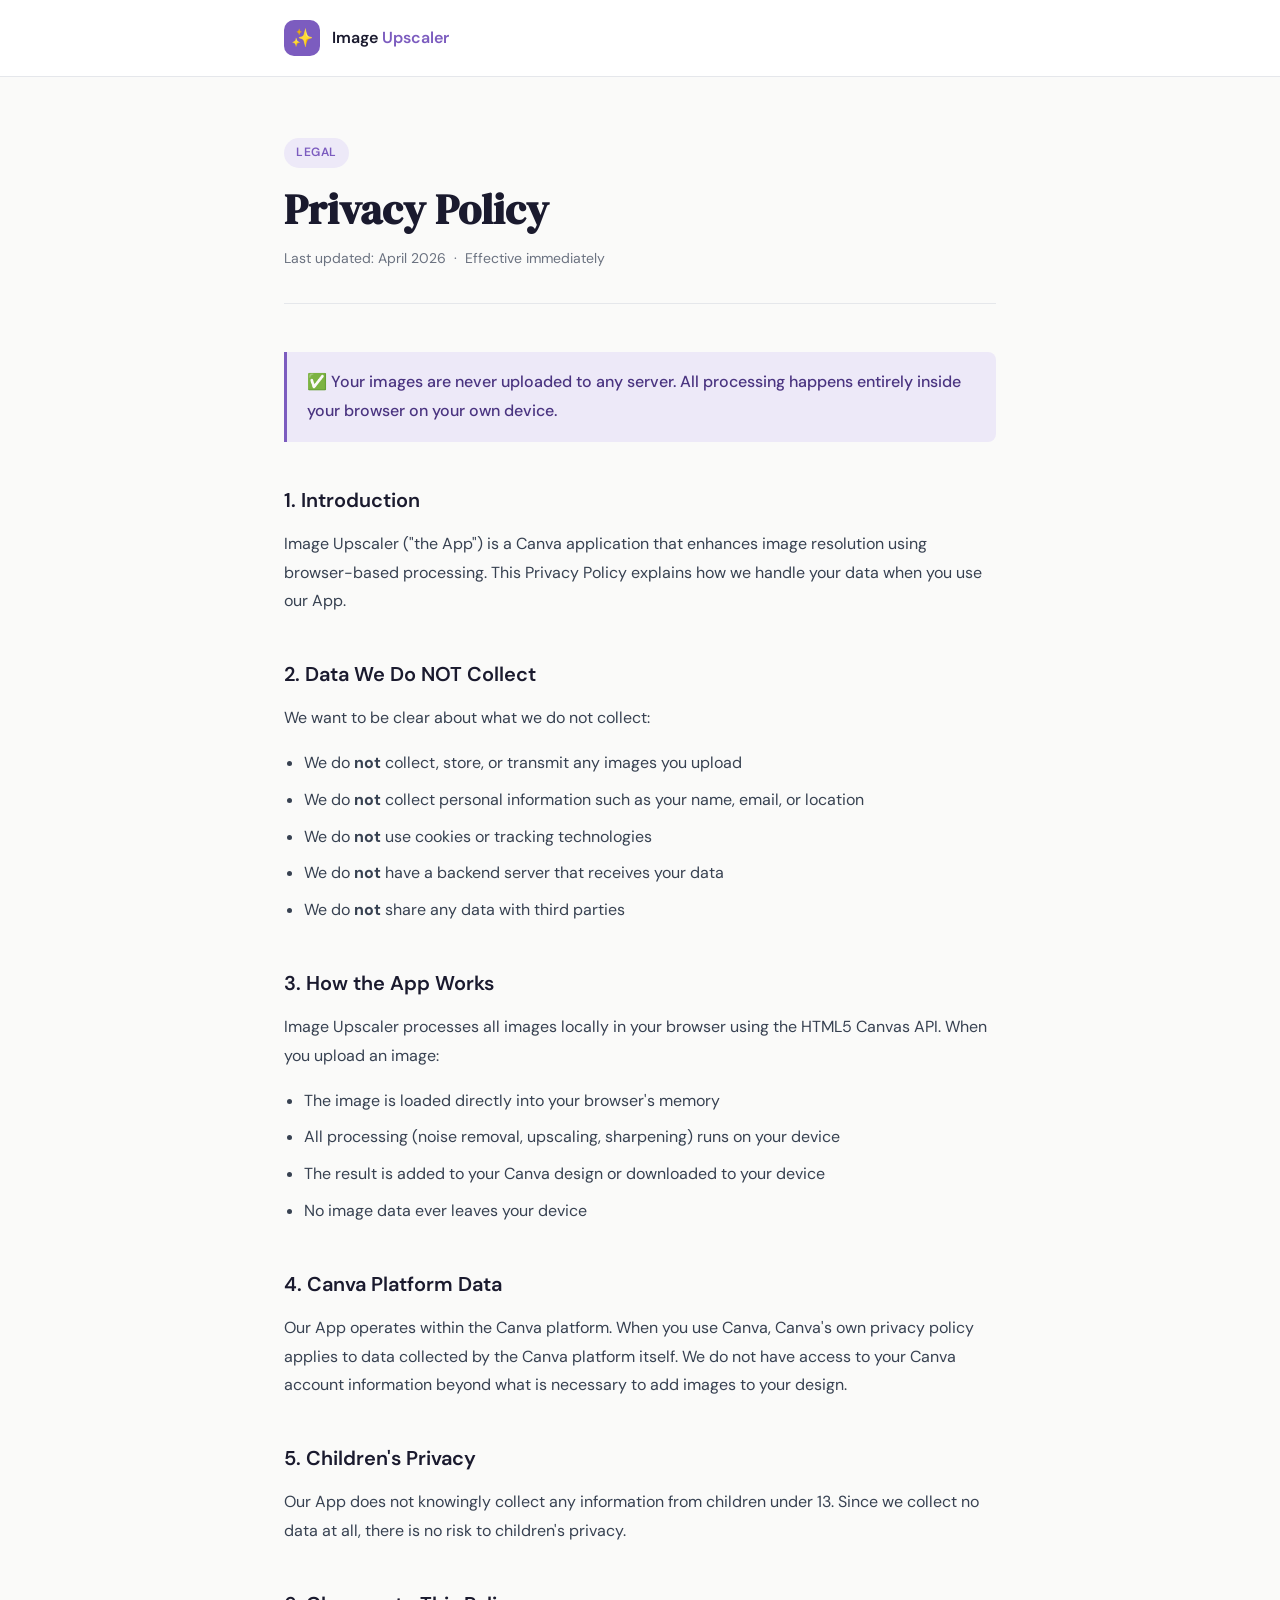
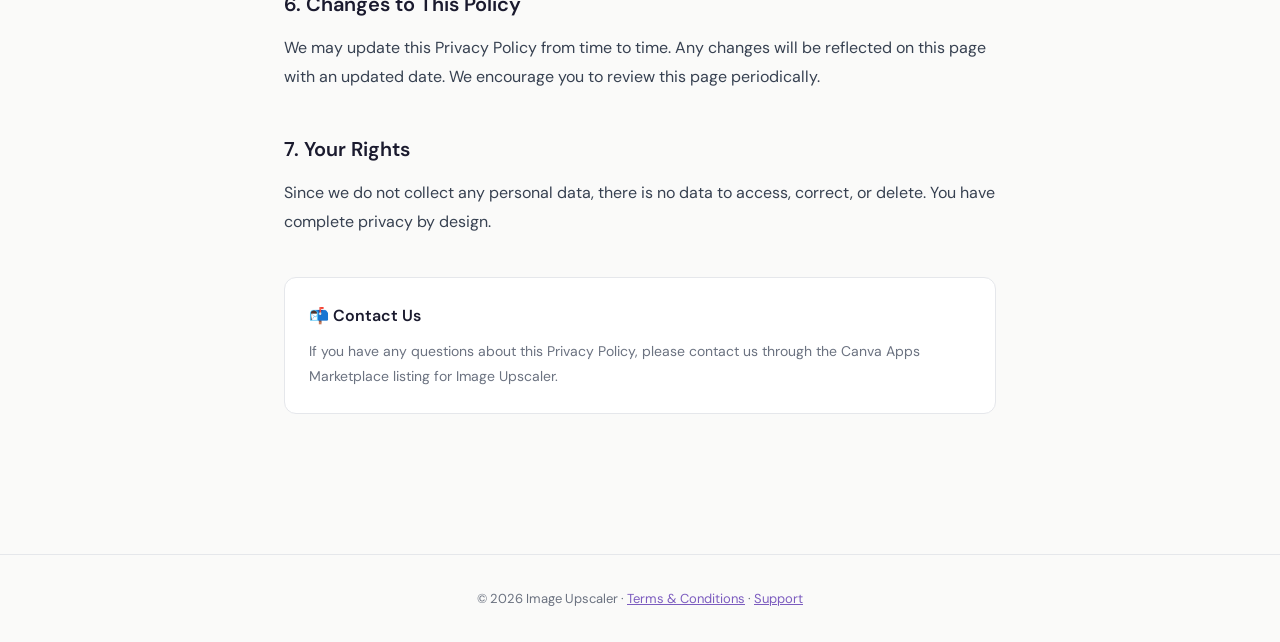
==== privacy-policy.html @ 858a2218 "Add files via upload" ====
<!DOCTYPE html>
<html lang="en">
<head>
<meta charset="UTF-8">
<meta name="viewport" content="width=device-width, initial-scale=1.0">
<title>Privacy Policy — Image Upscaler</title>
<link href="https://fonts.googleapis.com/css2?family=DM+Sans:wght@300;400;500;600&family=DM+Serif+Display&display=swap" rel="stylesheet">
<style>
  *, *::before, *::after { box-sizing: border-box; margin: 0; padding: 0; }
  :root {
    --purple: #7c5cbf;
    --purple-light: #ede9f8;
    --purple-dark: #4a3480;
    --text: #1a1a2e;
    --muted: #6b7280;
    --border: #e5e7eb;
    --bg: #fafaf9;
  }
  body {
    font-family: 'DM Sans', sans-serif;
    background: var(--bg);
    color: var(--text);
    line-height: 1.8;
    font-size: 16px;
  }
  header {
    background: white;
    border-bottom: 1px solid var(--border);
    padding: 20px 0;
    position: sticky;
    top: 0;
    z-index: 10;
  }
  .header-inner {
    max-width: 760px;
    margin: 0 auto;
    padding: 0 24px;
    display: flex;
    align-items: center;
    gap: 12px;
  }
  .logo {
    width: 36px; height: 36px;
    background: var(--purple);
    border-radius: 10px;
    display: flex; align-items: center; justify-content: center;
    font-size: 18px;
  }
  .brand { font-weight: 600; font-size: 16px; color: var(--text); }
  .brand span { color: var(--purple); }
  main {
    max-width: 760px;
    margin: 60px auto;
    padding: 0 24px 80px;
  }
  .page-badge {
    display: inline-block;
    background: var(--purple-light);
    color: var(--purple);
    font-size: 12px;
    font-weight: 600;
    padding: 4px 12px;
    border-radius: 20px;
    letter-spacing: 0.05em;
    text-transform: uppercase;
    margin-bottom: 16px;
  }
  h1 {
    font-family: 'DM Serif Display', serif;
    font-size: 42px;
    line-height: 1.2;
    color: var(--text);
    margin-bottom: 12px;
  }
  .meta {
    color: var(--muted);
    font-size: 14px;
    margin-bottom: 48px;
    padding-bottom: 32px;
    border-bottom: 1px solid var(--border);
  }
  h2 {
    font-size: 20px;
    font-weight: 600;
    color: var(--text);
    margin: 40px 0 12px;
  }
  p { margin-bottom: 16px; color: #374151; }
  ul { padding-left: 20px; margin-bottom: 16px; }
  li { margin-bottom: 8px; color: #374151; }
  .highlight {
    background: var(--purple-light);
    border-left: 3px solid var(--purple);
    padding: 16px 20px;
    border-radius: 0 8px 8px 0;
    margin: 24px 0;
    font-weight: 500;
    color: var(--purple-dark);
  }
  .contact-box {
    background: white;
    border: 1px solid var(--border);
    border-radius: 12px;
    padding: 24px;
    margin-top: 40px;
  }
  .contact-box h3 { font-size: 16px; font-weight: 600; margin-bottom: 8px; }
  footer {
    text-align: center;
    color: var(--muted);
    font-size: 13px;
    padding: 32px 24px;
    border-top: 1px solid var(--border);
    margin-top: 40px;
  }
</style>
</head>
<body>
<header>
  <div class="header-inner">
    <div class="logo">✨</div>
    <div class="brand">Image <span>Upscaler</span></div>
  </div>
</header>

<main>
  <div class="page-badge">Legal</div>
  <h1>Privacy Policy</h1>
  <p class="meta">Last updated: April 2026 &nbsp;·&nbsp; Effective immediately</p>

  <div class="highlight">
    ✅ Your images are never uploaded to any server. All processing happens entirely inside your browser on your own device.
  </div>

  <h2>1. Introduction</h2>
  <p>Image Upscaler ("the App") is a Canva application that enhances image resolution using browser-based processing. This Privacy Policy explains how we handle your data when you use our App.</p>

  <h2>2. Data We Do NOT Collect</h2>
  <p>We want to be clear about what we do not collect:</p>
  <ul>
    <li>We do <strong>not</strong> collect, store, or transmit any images you upload</li>
    <li>We do <strong>not</strong> collect personal information such as your name, email, or location</li>
    <li>We do <strong>not</strong> use cookies or tracking technologies</li>
    <li>We do <strong>not</strong> have a backend server that receives your data</li>
    <li>We do <strong>not</strong> share any data with third parties</li>
  </ul>

  <h2>3. How the App Works</h2>
  <p>Image Upscaler processes all images locally in your browser using the HTML5 Canvas API. When you upload an image:</p>
  <ul>
    <li>The image is loaded directly into your browser's memory</li>
    <li>All processing (noise removal, upscaling, sharpening) runs on your device</li>
    <li>The result is added to your Canva design or downloaded to your device</li>
    <li>No image data ever leaves your device</li>
  </ul>

  <h2>4. Canva Platform Data</h2>
  <p>Our App operates within the Canva platform. When you use Canva, Canva's own privacy policy applies to data collected by the Canva platform itself. We do not have access to your Canva account information beyond what is necessary to add images to your design.</p>

  <h2>5. Children's Privacy</h2>
  <p>Our App does not knowingly collect any information from children under 13. Since we collect no data at all, there is no risk to children's privacy.</p>

  <h2>6. Changes to This Policy</h2>
  <p>We may update this Privacy Policy from time to time. Any changes will be reflected on this page with an updated date. We encourage you to review this page periodically.</p>

  <h2>7. Your Rights</h2>
  <p>Since we do not collect any personal data, there is no data to access, correct, or delete. You have complete privacy by design.</p>

  <div class="contact-box">
    <h3>📬 Contact Us</h3>
    <p style="margin:0; color: #6b7280; font-size: 14px;">If you have any questions about this Privacy Policy, please contact us through the Canva Apps Marketplace listing for Image Upscaler.</p>
  </div>
</main>

<footer>
  © 2026 Image Upscaler · <a href="terms.html" style="color: #7c5cbf;">Terms & Conditions</a> · <a href="support.html" style="color: #7c5cbf;">Support</a>
</footer>
</body>
</html>
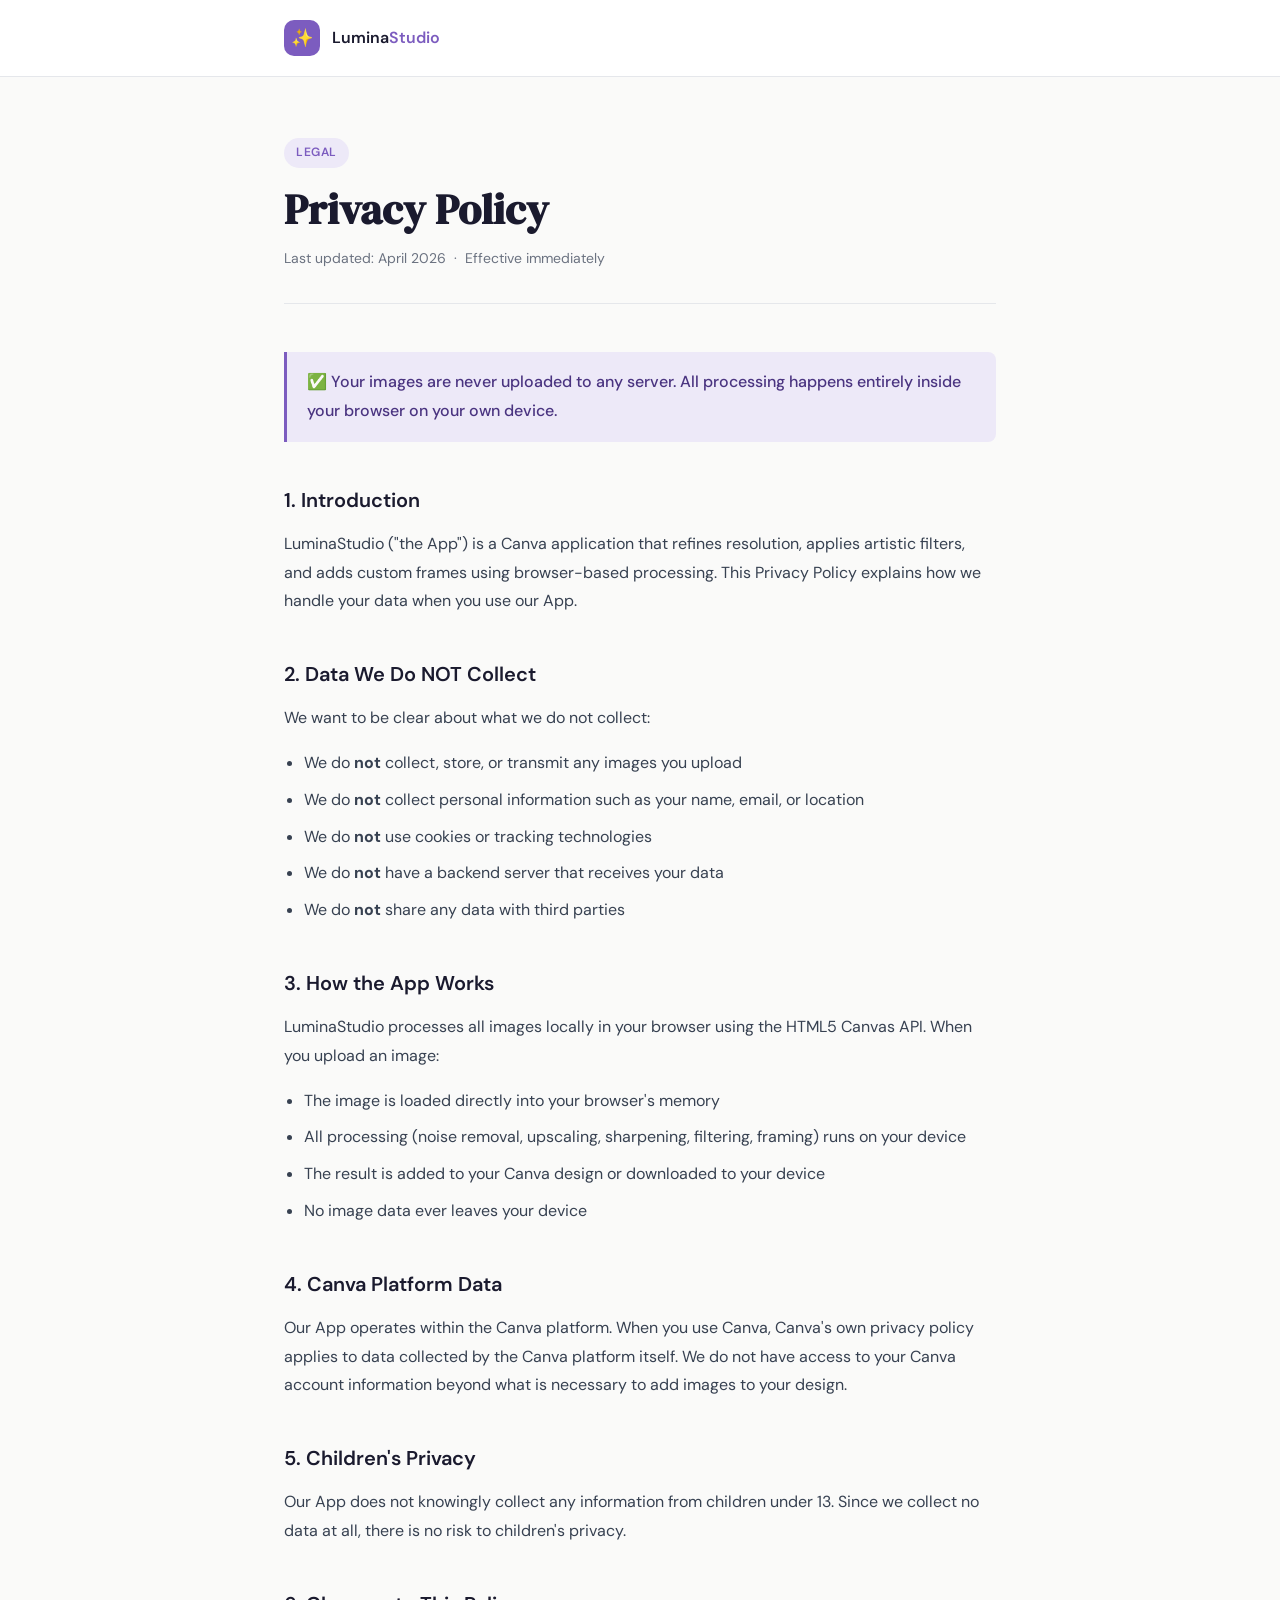
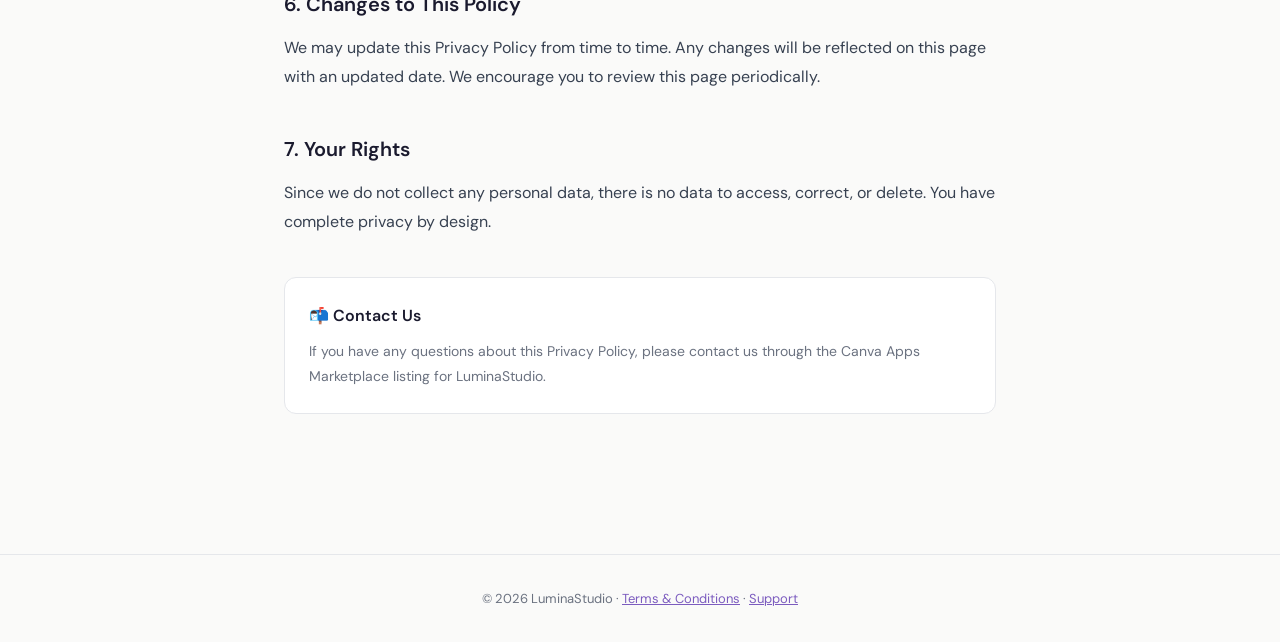
==== commit 435fb115: "Update privacy-policy.html" ====
--- a/privacy-policy.html
+++ b/privacy-policy.html
@@ -3,7 +3,7 @@
 <head>
 <meta charset="UTF-8">
 <meta name="viewport" content="width=device-width, initial-scale=1.0">
-<title>Privacy Policy — Image Upscaler</title>
+<title>Privacy Policy — LuminaStudio</title>
 <link href="https://fonts.googleapis.com/css2?family=DM+Sans:wght@300;400;500;600&family=DM+Serif+Display&display=swap" rel="stylesheet">
 <style>
   *, *::before, *::after { box-sizing: border-box; margin: 0; padding: 0; }
@@ -119,7 +119,7 @@
 <header>
   <div class="header-inner">
     <div class="logo">✨</div>
-    <div class="brand">Image <span>Upscaler</span></div>
+    <div class="brand">Lumina<span>Studio</span></div>
   </div>
 </header>
 
@@ -133,7 +133,7 @@
   </div>
 
   <h2>1. Introduction</h2>
-  <p>Image Upscaler ("the App") is a Canva application that enhances image resolution using browser-based processing. This Privacy Policy explains how we handle your data when you use our App.</p>
+  <p>LuminaStudio ("the App") is a Canva application that refines resolution, applies artistic filters, and adds custom frames using browser-based processing. This Privacy Policy explains how we handle your data when you use our App.</p>
 
   <h2>2. Data We Do NOT Collect</h2>
   <p>We want to be clear about what we do not collect:</p>
@@ -146,10 +146,10 @@
   </ul>
 
   <h2>3. How the App Works</h2>
-  <p>Image Upscaler processes all images locally in your browser using the HTML5 Canvas API. When you upload an image:</p>
+  <p>LuminaStudio processes all images locally in your browser using the HTML5 Canvas API. When you upload an image:</p>
   <ul>
     <li>The image is loaded directly into your browser's memory</li>
-    <li>All processing (noise removal, upscaling, sharpening) runs on your device</li>
+    <li>All processing (noise removal, upscaling, sharpening, filtering, framing) runs on your device</li>
     <li>The result is added to your Canva design or downloaded to your device</li>
     <li>No image data ever leaves your device</li>
   </ul>
@@ -168,12 +168,12 @@
 
   <div class="contact-box">
     <h3>📬 Contact Us</h3>
-    <p style="margin:0; color: #6b7280; font-size: 14px;">If you have any questions about this Privacy Policy, please contact us through the Canva Apps Marketplace listing for Image Upscaler.</p>
+    <p style="margin:0; color: #6b7280; font-size: 14px;">If you have any questions about this Privacy Policy, please contact us through the Canva Apps Marketplace listing for LuminaStudio.</p>
   </div>
 </main>
 
 <footer>
-  © 2026 Image Upscaler · <a href="terms.html" style="color: #7c5cbf;">Terms & Conditions</a> · <a href="support.html" style="color: #7c5cbf;">Support</a>
+  © 2026 LuminaStudio · <a href="terms.html" style="color: #7c5cbf;">Terms & Conditions</a> · <a href="support.html" style="color: #7c5cbf;">Support</a>
 </footer>
 </body>
 </html>
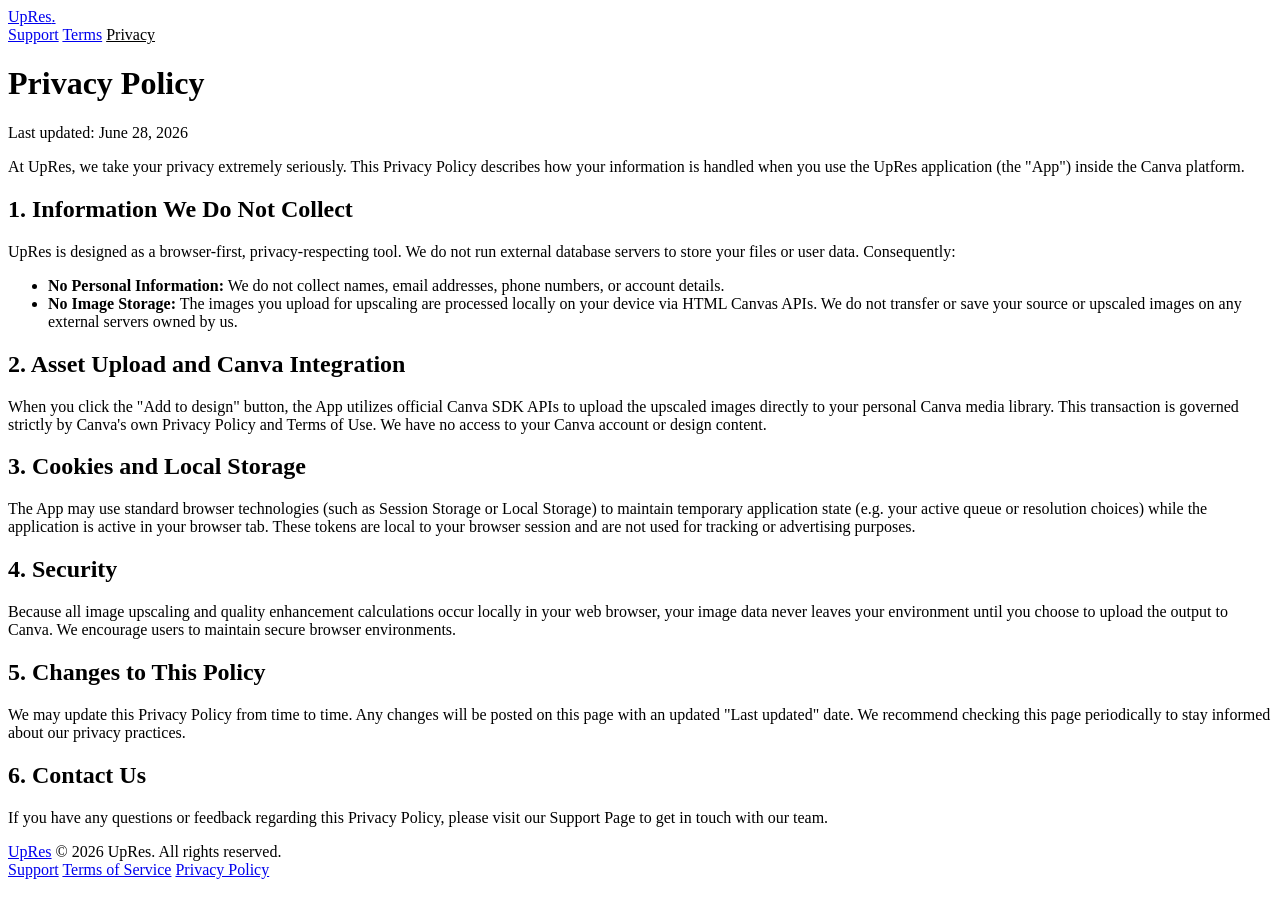
==== commit 26e29eb2: "Update privacy-policy.html" ====
--- a/privacy-policy.html
+++ b/privacy-policy.html
@@ -1,179 +1,66 @@
 <!DOCTYPE html>
 <html lang="en">
 <head>
-<meta charset="UTF-8">
-<meta name="viewport" content="width=device-width, initial-scale=1.0">
-<title>Privacy Policy — LuminaStudio</title>
-<link href="https://fonts.googleapis.com/css2?family=DM+Sans:wght@300;400;500;600&family=DM+Serif+Display&display=swap" rel="stylesheet">
-<style>
-  *, *::before, *::after { box-sizing: border-box; margin: 0; padding: 0; }
-  :root {
-    --purple: #7c5cbf;
-    --purple-light: #ede9f8;
-    --purple-dark: #4a3480;
-    --text: #1a1a2e;
-    --muted: #6b7280;
-    --border: #e5e7eb;
-    --bg: #fafaf9;
-  }
-  body {
-    font-family: 'DM Sans', sans-serif;
-    background: var(--bg);
-    color: var(--text);
-    line-height: 1.8;
-    font-size: 16px;
-  }
-  header {
-    background: white;
-    border-bottom: 1px solid var(--border);
-    padding: 20px 0;
-    position: sticky;
-    top: 0;
-    z-index: 10;
-  }
-  .header-inner {
-    max-width: 760px;
-    margin: 0 auto;
-    padding: 0 24px;
-    display: flex;
-    align-items: center;
-    gap: 12px;
-  }
-  .logo {
-    width: 36px; height: 36px;
-    background: var(--purple);
-    border-radius: 10px;
-    display: flex; align-items: center; justify-content: center;
-    font-size: 18px;
-  }
-  .brand { font-weight: 600; font-size: 16px; color: var(--text); }
-  .brand span { color: var(--purple); }
-  main {
-    max-width: 760px;
-    margin: 60px auto;
-    padding: 0 24px 80px;
-  }
-  .page-badge {
-    display: inline-block;
-    background: var(--purple-light);
-    color: var(--purple);
-    font-size: 12px;
-    font-weight: 600;
-    padding: 4px 12px;
-    border-radius: 20px;
-    letter-spacing: 0.05em;
-    text-transform: uppercase;
-    margin-bottom: 16px;
-  }
-  h1 {
-    font-family: 'DM Serif Display', serif;
-    font-size: 42px;
-    line-height: 1.2;
-    color: var(--text);
-    margin-bottom: 12px;
-  }
-  .meta {
-    color: var(--muted);
-    font-size: 14px;
-    margin-bottom: 48px;
-    padding-bottom: 32px;
-    border-bottom: 1px solid var(--border);
-  }
-  h2 {
-    font-size: 20px;
-    font-weight: 600;
-    color: var(--text);
-    margin: 40px 0 12px;
-  }
-  p { margin-bottom: 16px; color: #374151; }
-  ul { padding-left: 20px; margin-bottom: 16px; }
-  li { margin-bottom: 8px; color: #374151; }
-  .highlight {
-    background: var(--purple-light);
-    border-left: 3px solid var(--purple);
-    padding: 16px 20px;
-    border-radius: 0 8px 8px 0;
-    margin: 24px 0;
-    font-weight: 500;
-    color: var(--purple-dark);
-  }
-  .contact-box {
-    background: white;
-    border: 1px solid var(--border);
-    border-radius: 12px;
-    padding: 24px;
-    margin-top: 40px;
-  }
-  .contact-box h3 { font-size: 16px; font-weight: 600; margin-bottom: 8px; }
-  footer {
-    text-align: center;
-    color: var(--muted);
-    font-size: 13px;
-    padding: 32px 24px;
-    border-top: 1px solid var(--border);
-    margin-top: 40px;
-  }
-</style>
+  <meta charset="UTF-8">
+  <meta name="viewport" content="width=device-width, initial-scale=1.0">
+  <title>Privacy Policy - UpRes</title>
+  <link rel="stylesheet" href="style.css">
 </head>
 <body>
-<header>
-  <div class="header-inner">
-    <div class="logo">✨</div>
-    <div class="brand">Lumina<span>Studio</span></div>
-  </div>
-</header>
+  <header>
+    <div class="nav-container">
+      <a href="#" class="logo">UpRes<span>.</span></a>
+      <div class="nav-links">
+        <a href="support.html" class="nav-link">Support</a>
+        <a href="terms.html" class="nav-link">Terms</a>
+        <a href="privacy.html" class="nav-link" style="color: var(--text-primary);">Privacy</a>
+      </div>
+    </div>
+  </header>
 
-<main>
-  <div class="page-badge">Legal</div>
-  <h1>Privacy Policy</h1>
-  <p class="meta">Last updated: April 2026 &nbsp;·&nbsp; Effective immediately</p>
+  <main class="doc-container">
+    <div class="doc-header">
+      <h1>Privacy Policy</h1>
+      <p>Last updated: June 28, 2026</p>
+    </div>
 
-  <div class="highlight">
-    ✅ Your images are never uploaded to any server. All processing happens entirely inside your browser on your own device.
-  </div>
+    <div class="doc-content">
+      <p>At UpRes, we take your privacy extremely seriously. This Privacy Policy describes how your information is handled when you use the UpRes application (the "App") inside the Canva platform.</p>
 
-  <h2>1. Introduction</h2>
-  <p>LuminaStudio ("the App") is a Canva application that refines resolution, applies artistic filters, and adds custom frames using browser-based processing. This Privacy Policy explains how we handle your data when you use our App.</p>
+      <h2>1. Information We Do Not Collect</h2>
+      <p>UpRes is designed as a browser-first, privacy-respecting tool. We do not run external database servers to store your files or user data. Consequently:</p>
+      <ul>
+        <li><strong>No Personal Information:</strong> We do not collect names, email addresses, phone numbers, or account details.</li>
+        <li><strong>No Image Storage:</strong> The images you upload for upscaling are processed locally on your device via HTML Canvas APIs. We do not transfer or save your source or upscaled images on any external servers owned by us.</li>
+      </ul>
 
-  <h2>2. Data We Do NOT Collect</h2>
-  <p>We want to be clear about what we do not collect:</p>
-  <ul>
-    <li>We do <strong>not</strong> collect, store, or transmit any images you upload</li>
-    <li>We do <strong>not</strong> collect personal information such as your name, email, or location</li>
-    <li>We do <strong>not</strong> use cookies or tracking technologies</li>
-    <li>We do <strong>not</strong> have a backend server that receives your data</li>
-    <li>We do <strong>not</strong> share any data with third parties</li>
-  </ul>
+      <h2>2. Asset Upload and Canva Integration</h2>
+      <p>When you click the "Add to design" button, the App utilizes official Canva SDK APIs to upload the upscaled images directly to your personal Canva media library. This transaction is governed strictly by Canva's own Privacy Policy and Terms of Use. We have no access to your Canva account or design content.</p>
 
-  <h2>3. How the App Works</h2>
-  <p>LuminaStudio processes all images locally in your browser using the HTML5 Canvas API. When you upload an image:</p>
-  <ul>
-    <li>The image is loaded directly into your browser's memory</li>
-    <li>All processing (noise removal, upscaling, sharpening, filtering, framing) runs on your device</li>
-    <li>The result is added to your Canva design or downloaded to your device</li>
-    <li>No image data ever leaves your device</li>
-  </ul>
+      <h2>3. Cookies and Local Storage</h2>
+      <p>The App may use standard browser technologies (such as Session Storage or Local Storage) to maintain temporary application state (e.g. your active queue or resolution choices) while the application is active in your browser tab. These tokens are local to your browser session and are not used for tracking or advertising purposes.</p>
 
-  <h2>4. Canva Platform Data</h2>
-  <p>Our App operates within the Canva platform. When you use Canva, Canva's own privacy policy applies to data collected by the Canva platform itself. We do not have access to your Canva account information beyond what is necessary to add images to your design.</p>
+      <h2>4. Security</h2>
+      <p>Because all image upscaling and quality enhancement calculations occur locally in your web browser, your image data never leaves your environment until you choose to upload the output to Canva. We encourage users to maintain secure browser environments.</p>
 
-  <h2>5. Children's Privacy</h2>
-  <p>Our App does not knowingly collect any information from children under 13. Since we collect no data at all, there is no risk to children's privacy.</p>
+      <h2>5. Changes to This Policy</h2>
+      <p>We may update this Privacy Policy from time to time. Any changes will be posted on this page with an updated "Last updated" date. We recommend checking this page periodically to stay informed about our privacy practices.</p>
 
-  <h2>6. Changes to This Policy</h2>
-  <p>We may update this Privacy Policy from time to time. Any changes will be reflected on this page with an updated date. We encourage you to review this page periodically.</p>
+      <h2>6. Contact Us</h2>
+      <p>If you have any questions or feedback regarding this Privacy Policy, please visit our <a href="support.html" style="color: var(--accent-purple); text-decoration: none;">Support Page</a> to get in touch with our team.</p>
+    </div>
+  </main>
 
-  <h2>7. Your Rights</h2>
-  <p>Since we do not collect any personal data, there is no data to access, correct, or delete. You have complete privacy by design.</p>
-
-  <div class="contact-box">
-    <h3>📬 Contact Us</h3>
-    <p style="margin:0; color: #6b7280; font-size: 14px;">If you have any questions about this Privacy Policy, please contact us through the Canva Apps Marketplace listing for LuminaStudio.</p>
-  </div>
-</main>
-
-<footer>
-  © 2026 LuminaStudio · <a href="terms.html" style="color: #7c5cbf;">Terms & Conditions</a> · <a href="support.html" style="color: #7c5cbf;">Support</a>
-</footer>
+  <footer>
+    <div class="footer-container">
+      <a href="#" class="footer-logo">UpRes</a>
+      <span class="footer-text">&copy; 2026 UpRes. All rights reserved.</span>
+      <div class="footer-links">
+        <a href="support.html" class="footer-link">Support</a>
+        <a href="terms.html" class="footer-link">Terms of Service</a>
+        <a href="privacy.html" class="footer-link">Privacy Policy</a>
+      </div>
+    </div>
+  </footer>
 </body>
 </html>
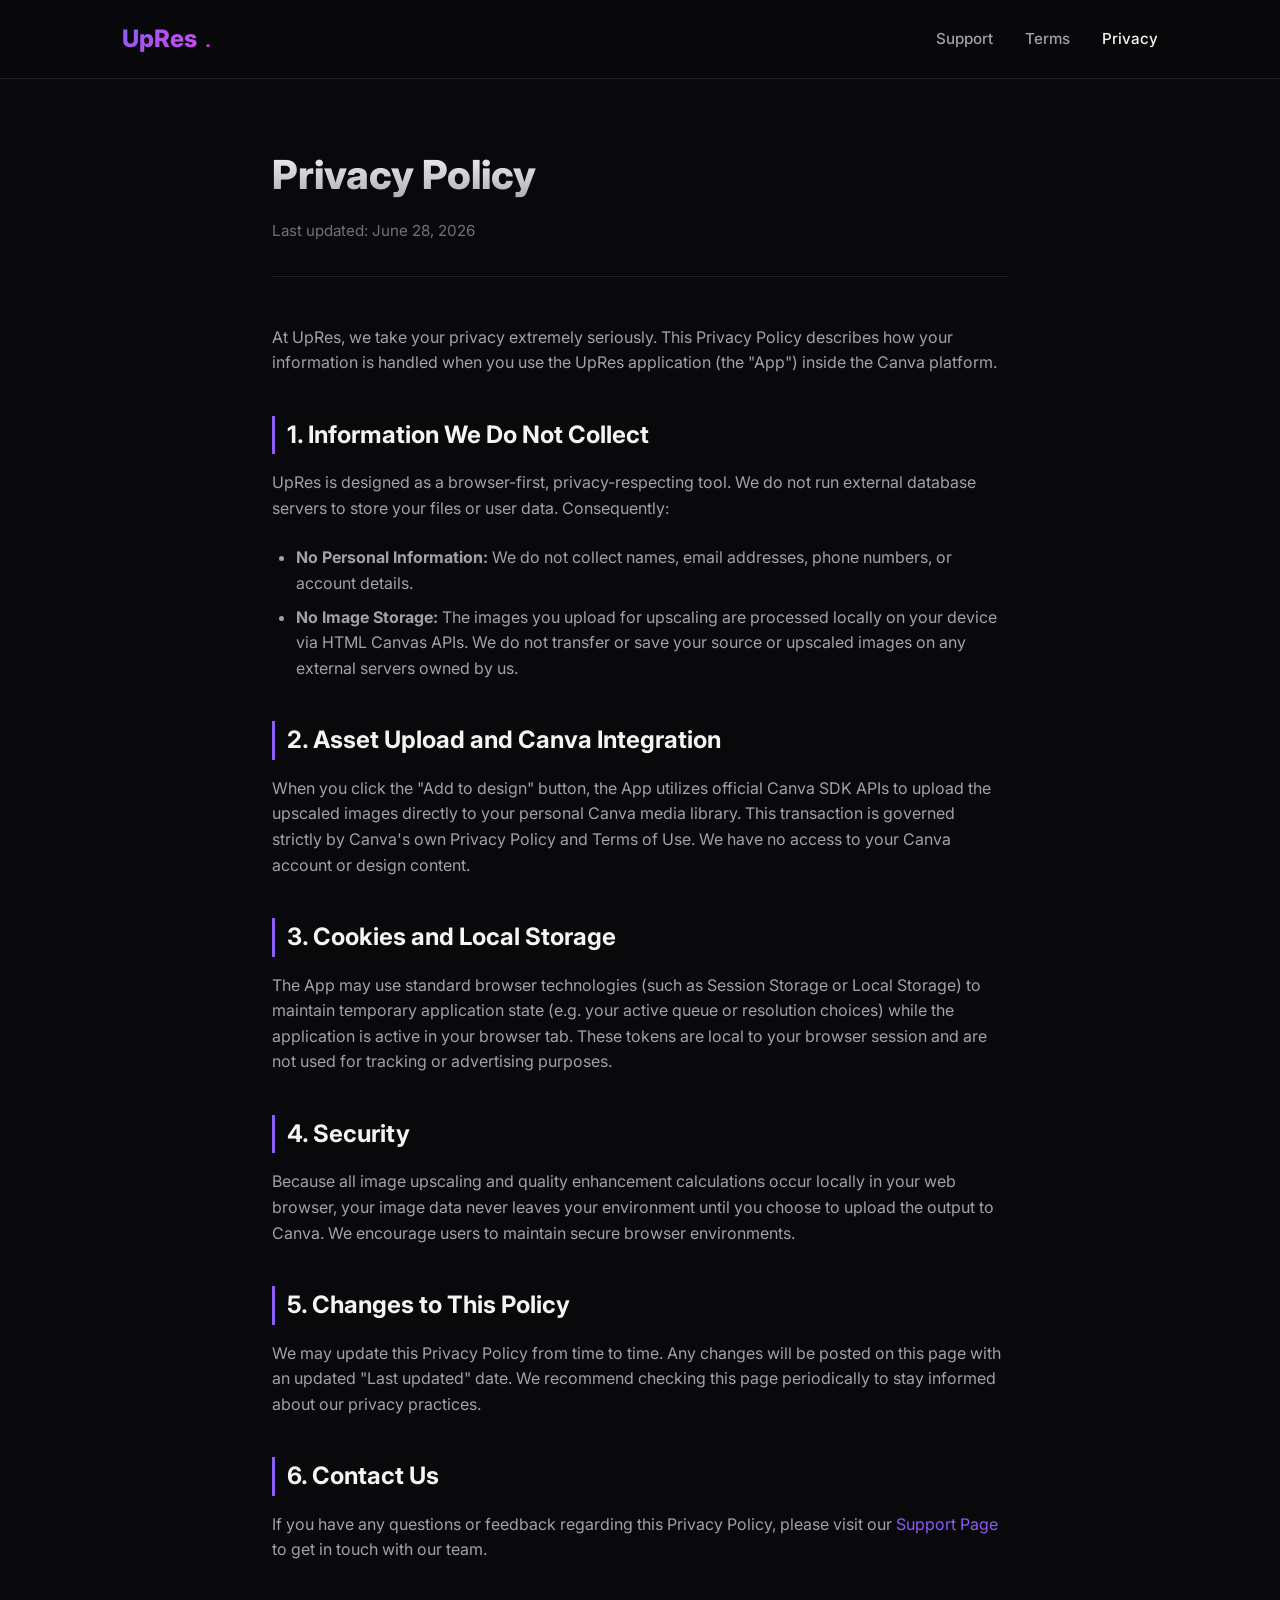
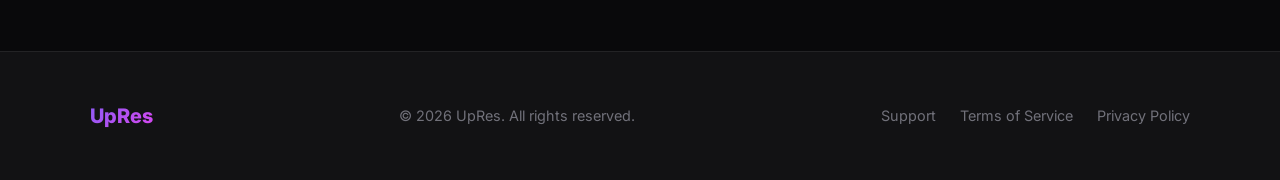
==== commit ff203249: "Update privacy-policy.html" ====
--- a/privacy-policy.html
+++ b/privacy-policy.html
@@ -13,7 +13,7 @@
       <div class="nav-links">
         <a href="support.html" class="nav-link">Support</a>
         <a href="terms.html" class="nav-link">Terms</a>
-        <a href="privacy.html" class="nav-link" style="color: var(--text-primary);">Privacy</a>
+        <a href="privacy-policy.html" class="nav-link" style="color: var(--text-primary);">Privacy</a>
       </div>
     </div>
   </header>
@@ -58,7 +58,7 @@
       <div class="footer-links">
         <a href="support.html" class="footer-link">Support</a>
         <a href="terms.html" class="footer-link">Terms of Service</a>
-        <a href="privacy.html" class="footer-link">Privacy Policy</a>
+        <a href="privacy-policy.html" class="footer-link">Privacy Policy</a>
       </div>
     </div>
   </footer>
--- a/style.css
+++ b/style.css
@@ -0,0 +1,296 @@
+/* CSS Design System for UpRes Website */
+@import url('https://fonts.googleapis.com/css2?family=Inter:wght@400;500;600;700;800&display=swap');
+
+:root {
+  --bg-primary: #09090b;
+  --bg-secondary: #121214;
+  --bg-card: rgba(24, 24, 27, 0.75);
+  --border-color: rgba(39, 39, 42, 0.8);
+  --text-primary: #f4f4f5;
+  --text-secondary: #a1a1aa;
+  --text-muted: #71717a;
+  --accent-purple: #8b5cf6;
+  --accent-fuchsia: #d946ef;
+  --accent-gradient: linear-gradient(135deg, #8b5cf6 0%, #d946ef 100%);
+  --glow-gradient: linear-gradient(135deg, rgba(139, 92, 246, 0.15) 0%, rgba(217, 70, 239, 0.15) 100%);
+  --font-family: 'Inter', -apple-system, BlinkMacSystemFont, "Segoe UI", Roboto, sans-serif;
+}
+
+* {
+  box-sizing: border-box;
+  margin: 0;
+  padding: 0;
+}
+
+body {
+  background-color: var(--bg-primary);
+  color: var(--text-primary);
+  font-family: var(--font-family);
+  line-height: 1.6;
+  -webkit-font-smoothing: antialiased;
+  min-height: 100vh;
+  display: flex;
+  flex-direction: column;
+  overflow-x: hidden;
+}
+
+/* Header / Navigation */
+header {
+  border-bottom: 1px solid var(--border-color);
+  background-color: rgba(9, 9, 11, 0.8);
+  backdrop-filter: blur(12px);
+  position: sticky;
+  top: 0;
+  z-index: 100;
+  width: 100%;
+}
+
+.nav-container {
+  max-width: 1100px;
+  margin: 0 auto;
+  padding: 1.25rem 2rem;
+  display: flex;
+  justify-content: space-between;
+  align-items: center;
+}
+
+.logo {
+  font-weight: 800;
+  font-size: 1.5rem;
+  background: var(--accent-gradient);
+  -webkit-background-clip: text;
+  -webkit-text-fill-color: transparent;
+  text-decoration: none;
+  display: flex;
+  align-items: center;
+  gap: 0.5rem;
+}
+
+.logo span {
+  font-weight: 400;
+  color: var(--text-muted);
+}
+
+.nav-links {
+  display: flex;
+  gap: 2rem;
+  align-items: center;
+}
+
+.nav-link {
+  color: var(--text-secondary);
+  text-decoration: none;
+  font-size: 0.95rem;
+  font-weight: 500;
+  transition: color 0.2s ease;
+}
+
+.nav-link:hover {
+  color: var(--text-primary);
+}
+
+.nav-btn {
+  background: var(--accent-gradient);
+  color: #fff;
+  padding: 0.6rem 1.2rem;
+  border-radius: 8px;
+  font-weight: 600;
+  text-decoration: none;
+  font-size: 0.9rem;
+  transition: transform 0.2s ease, box-shadow 0.2s ease;
+  box-shadow: 0 4px 14px rgba(139, 92, 246, 0.3);
+}
+
+.nav-btn:hover {
+  transform: translateY(-2px);
+  box-shadow: 0 6px 20px rgba(139, 92, 246, 0.4);
+}
+
+/* Static Docs / Legal Layout */
+.doc-container {
+  max-width: 800px;
+  margin: 4rem auto;
+  padding: 0 2rem;
+  flex: 1;
+}
+
+.doc-header {
+  margin-bottom: 3rem;
+  border-bottom: 1px solid var(--border-color);
+  padding-bottom: 2rem;
+}
+
+.doc-header h1 {
+  font-size: 2.5rem;
+  font-weight: 800;
+  margin-bottom: 0.75rem;
+  background: linear-gradient(180deg, #ffffff 0%, #a1a1aa 100%);
+  -webkit-background-clip: text;
+  -webkit-text-fill-color: transparent;
+}
+
+.doc-header p {
+  color: var(--text-muted);
+  font-size: 0.95rem;
+}
+
+.doc-content h2 {
+  font-size: 1.5rem;
+  font-weight: 700;
+  margin: 2.5rem 0 1rem 0;
+  color: var(--text-primary);
+  border-left: 3px solid var(--accent-purple);
+  padding-left: 0.75rem;
+}
+
+.doc-content p {
+  color: var(--text-secondary);
+  margin-bottom: 1.5rem;
+  font-size: 1rem;
+}
+
+.doc-content ul, .doc-content ol {
+  color: var(--text-secondary);
+  margin-bottom: 1.5rem;
+  padding-left: 1.5rem;
+}
+
+.doc-content li {
+  margin-bottom: 0.5rem;
+}
+
+/* Contact/Support Form styling */
+.form-card {
+  background: var(--bg-card);
+  border: 1px solid var(--border-color);
+  border-radius: 16px;
+  padding: 2.5rem;
+  backdrop-filter: blur(8px);
+  margin-top: 2rem;
+}
+
+.form-group {
+  margin-bottom: 1.5rem;
+}
+
+.form-group label {
+  display: block;
+  font-size: 0.9rem;
+  font-weight: 600;
+  margin-bottom: 0.5rem;
+  color: var(--text-secondary);
+}
+
+.form-input {
+  width: 100%;
+  padding: 0.8rem 1rem;
+  background-color: rgba(9, 9, 11, 0.6);
+  border: 1px solid var(--border-color);
+  border-radius: 8px;
+  color: var(--text-primary);
+  font-family: var(--font-family);
+  font-size: 0.95rem;
+  transition: border-color 0.2s ease, box-shadow 0.2s ease;
+}
+
+.form-input:focus {
+  outline: none;
+  border-color: var(--accent-purple);
+  box-shadow: 0 0 0 3px rgba(139, 92, 246, 0.15);
+}
+
+textarea.form-input {
+  min-height: 150px;
+  resize: vertical;
+}
+
+.form-submit-btn {
+  background: var(--accent-gradient);
+  color: #fff;
+  border: none;
+  padding: 0.9rem 2rem;
+  border-radius: 8px;
+  font-weight: 600;
+  font-size: 1rem;
+  cursor: pointer;
+  width: 100%;
+  transition: transform 0.2s ease, box-shadow 0.2s ease;
+}
+
+.form-submit-btn:hover {
+  transform: translateY(-1px);
+  box-shadow: 0 4px 14px rgba(139, 92, 246, 0.3);
+}
+
+.alert-success {
+  background: rgba(16, 185, 129, 0.1);
+  border: 1px solid rgba(16, 185, 129, 0.2);
+  color: #34d399;
+  padding: 1rem;
+  border-radius: 8px;
+  margin-bottom: 1.5rem;
+  text-align: center;
+  font-weight: 500;
+  display: none;
+}
+
+/* Footer */
+footer {
+  border-top: 1px solid var(--border-color);
+  background-color: var(--bg-secondary);
+  padding: 3rem 2rem;
+  margin-top: auto;
+  width: 100%;
+}
+
+.footer-container {
+  max-width: 1100px;
+  margin: 0 auto;
+  display: flex;
+  justify-content: space-between;
+  align-items: center;
+  flex-wrap: wrap;
+  gap: 1.5rem;
+}
+
+.footer-logo {
+  font-weight: 800;
+  font-size: 1.25rem;
+  background: var(--accent-gradient);
+  -webkit-background-clip: text;
+  -webkit-text-fill-color: transparent;
+  text-decoration: none;
+}
+
+.footer-text {
+  color: var(--text-muted);
+  font-size: 0.9rem;
+}
+
+.footer-links {
+  display: flex;
+  gap: 1.5rem;
+}
+
+.footer-link {
+  color: var(--text-muted);
+  text-decoration: none;
+  font-size: 0.9rem;
+  transition: color 0.2s ease;
+}
+
+.footer-link:hover {
+  color: var(--text-secondary);
+}
+
+/* Responsive adjustments */
+@media (max-width: 768px) {
+  .nav-container {
+    flex-direction: column;
+    gap: 1rem;
+  }
+  .footer-container {
+    flex-direction: column;
+    text-align: center;
+  }
+}
